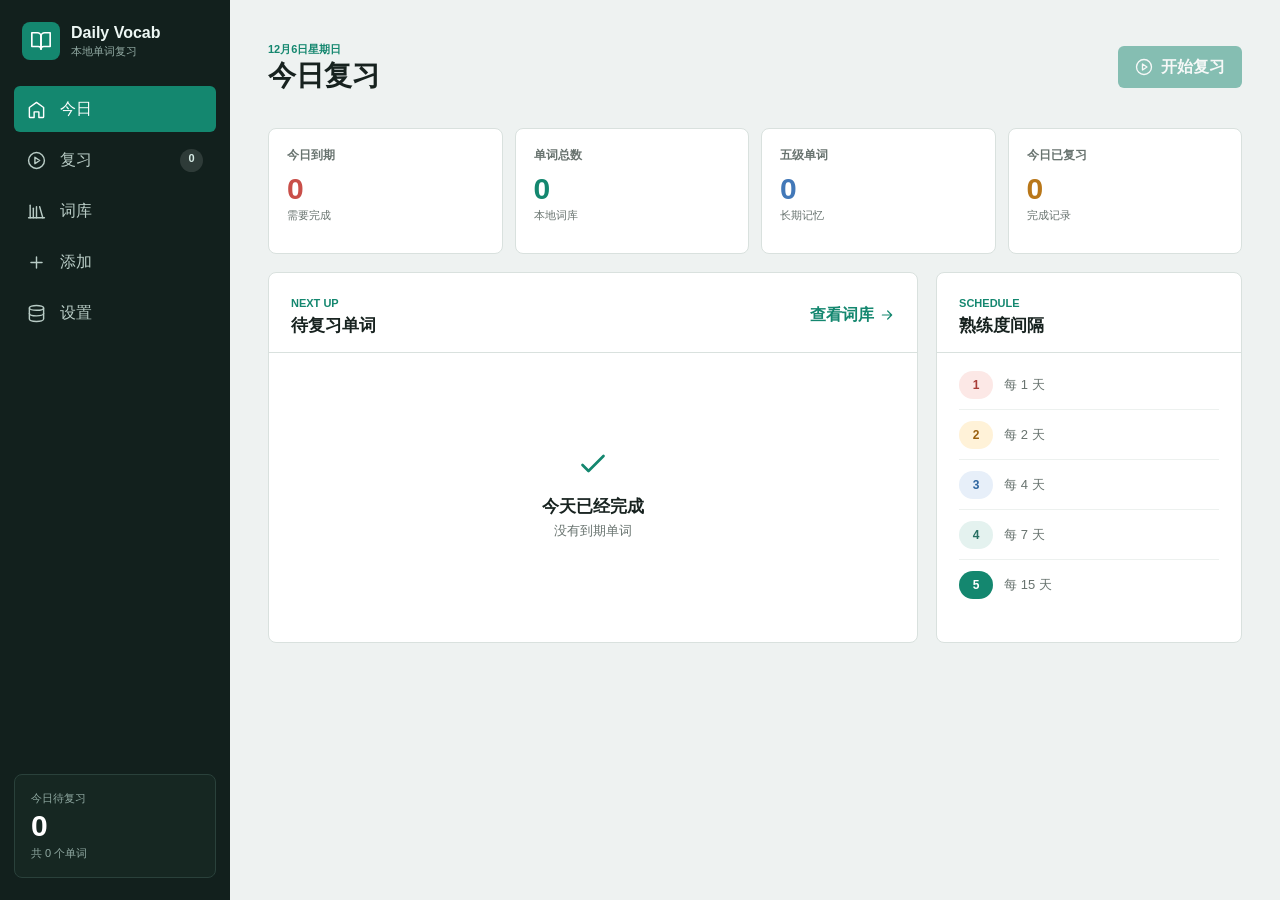
==== index.html @ 4b6d1a26 "init" ====
<!doctype html>
<html lang="zh-CN">
<head>
  <meta charset="utf-8">
  <meta name="viewport" content="width=device-width, initial-scale=1">
  <meta name="color-scheme" content="light">
  <title>Daily Vocab</title>
  <link rel="stylesheet" href="styles.css">
</head>
<body>
  <svg class="icon-sprite" aria-hidden="true">
    <symbol id="i-book" viewBox="0 0 24 24"><path d="M2 3h6a4 4 0 0 1 4 4v14a3 3 0 0 0-3-3H2z"/><path d="M22 3h-6a4 4 0 0 0-4 4v14a3 3 0 0 1 3-3h7z"/></symbol>
    <symbol id="i-home" viewBox="0 0 24 24"><path d="M3 9.5 12 3l9 6.5V21a1 1 0 0 1-1 1h-5v-7H9v7H4a1 1 0 0 1-1-1z"/></symbol>
    <symbol id="i-play" viewBox="0 0 24 24"><circle cx="12" cy="12" r="10"/><path d="m10 8 6 4-6 4z"/></symbol>
    <symbol id="i-library" viewBox="0 0 24 24"><path d="m16 6 4 14"/><path d="M12 6v14"/><path d="M8 8v12"/><path d="M4 4v16"/><path d="M2 20h20"/></symbol>
    <symbol id="i-plus" viewBox="0 0 24 24"><path d="M12 5v14M5 12h14"/></symbol>
    <symbol id="i-data" viewBox="0 0 24 24"><ellipse cx="12" cy="5" rx="9" ry="3"/><path d="M3 5v14c0 1.7 4 3 9 3s9-1.3 9-3V5"/><path d="M3 12c0 1.7 4 3 9 3s9-1.3 9-3"/></symbol>
    <symbol id="i-search" viewBox="0 0 24 24"><circle cx="11" cy="11" r="8"/><path d="m21 21-4.3-4.3"/></symbol>
    <symbol id="i-edit" viewBox="0 0 24 24"><path d="M12 20h9"/><path d="M16.5 3.5a2.1 2.1 0 0 1 3 3L8 18l-4 1 1-4z"/></symbol>
    <symbol id="i-trash" viewBox="0 0 24 24"><path d="M3 6h18M8 6V4h8v2M19 6l-1 15H6L5 6M10 11v6M14 11v6"/></symbol>
    <symbol id="i-download" viewBox="0 0 24 24"><path d="M12 3v12m0 0 4-4m-4 4-4-4M5 21h14"/></symbol>
    <symbol id="i-upload" viewBox="0 0 24 24"><path d="M12 15V3m0 0 4 4m-4-4L8 7M5 21h14"/></symbol>
    <symbol id="i-check" viewBox="0 0 24 24"><path d="m5 12 4 4L19 6"/></symbol>
    <symbol id="i-arrow" viewBox="0 0 24 24"><path d="M5 12h14m-6-6 6 6-6 6"/></symbol>
    <symbol id="i-x" viewBox="0 0 24 24"><path d="M18 6 6 18M6 6l12 12"/></symbol>
  </svg>

  <div class="app-shell">
    <aside class="sidebar">
      <div class="brand">
        <span class="brand-mark"><svg><use href="#i-book"></use></svg></span>
        <span><strong>Daily Vocab</strong><small>本地单词复习</small></span>
      </div>

      <nav class="nav" aria-label="主导航">
        <button class="nav-item is-active" data-view="dashboard"><svg><use href="#i-home"></use></svg><span>今日</span></button>
        <button class="nav-item" data-view="review"><svg><use href="#i-play"></use></svg><span>复习</span><b id="nav-due-count">0</b></button>
        <button class="nav-item" data-view="library"><svg><use href="#i-library"></use></svg><span>词库</span></button>
        <button class="nav-item" data-view="editor"><svg><use href="#i-plus"></use></svg><span>添加</span></button>
        <button class="nav-item" data-view="data"><svg><use href="#i-data"></use></svg><span>设置</span></button>
      </nav>

      <div class="sidebar-status">
        <span>今日待复习</span>
        <strong id="side-due-count">0</strong>
        <small id="side-total-count">共 0 个单词</small>
      </div>
    </aside>

    <main class="main">
      <section class="view is-active" id="view-dashboard">
        <header class="page-header">
          <div><p class="eyebrow" id="today-label"></p><h1>今日复习</h1></div>
          <button class="button button-primary" id="start-review-btn"><svg><use href="#i-play"></use></svg>开始复习</button>
        </header>

        <div class="stats-grid">
          <article class="stat"><span>今日到期</span><strong id="stat-due">0</strong><small>需要完成</small></article>
          <article class="stat"><span>单词总数</span><strong id="stat-total">0</strong><small>本地词库</small></article>
          <article class="stat"><span>五级单词</span><strong id="stat-mastered">0</strong><small>长期记忆</small></article>
          <article class="stat"><span>今日已复习</span><strong id="stat-reviewed">0</strong><small>完成记录</small></article>
        </div>

        <div class="dashboard-grid">
          <section class="focus-panel" id="focus-panel">
            <div class="panel-heading"><div><span class="section-label">NEXT UP</span><h2>待复习单词</h2></div><button class="text-button" data-view-target="library">查看词库<svg><use href="#i-arrow"></use></svg></button></div>
            <div id="due-preview" class="due-preview"></div>
          </section>

          <section class="schedule-panel">
            <div class="panel-heading"><div><span class="section-label">SCHEDULE</span><h2>熟练度间隔</h2></div></div>
            <div class="level-schedule">
              <div><b class="level-dot level-1">1</b><span id="schedule-level-1">每 1 天</span></div>
              <div><b class="level-dot level-2">2</b><span id="schedule-level-2">每 2 天</span></div>
              <div><b class="level-dot level-3">3</b><span id="schedule-level-3">每 4 天</span></div>
              <div><b class="level-dot level-4">4</b><span id="schedule-level-4">每 7 天</span></div>
              <div><b class="level-dot level-5">5</b><span id="schedule-level-5">每 15 天</span></div>
            </div>
          </section>
        </div>
      </section>

      <section class="view" id="view-review">
        <header class="page-header compact">
          <div><p class="eyebrow">CHINESE TO ENGLISH</p><h1>拼写复习</h1></div>
          <div class="progress-copy"><strong id="review-progress-text">0 / 0</strong><span>今日进度</span></div>
        </header>
        <div class="progress-track"><span id="review-progress-bar"></span></div>
        <div id="review-stage" class="review-stage"></div>
      </section>

      <section class="view" id="view-library">
        <header class="page-header">
          <div><p class="eyebrow">VOCABULARY</p><h1>我的词库</h1></div>
          <button class="button button-primary" data-view-target="editor"><svg><use href="#i-plus"></use></svg>添加单词</button>
        </header>
        <div class="library-toolbar">
          <label class="search-box"><svg><use href="#i-search"></use></svg><input id="search-input" type="search" placeholder="搜索英文或中文"></label>
          <label class="select-box"><span>熟练度</span><select id="level-filter"><option value="all">全部</option><option value="1">1 级</option><option value="2">2 级</option><option value="3">3 级</option><option value="4">4 级</option><option value="5">5 级</option></select></label>
          <label class="select-box"><span>标签</span><select id="tag-filter"><option value="all">全部</option></select></label>
        </div>
        <div class="table-wrap">
          <table>
            <thead><tr><th>英文</th><th>中文</th><th>标签</th><th>熟练度</th><th>下次复习</th><th>正确率</th><th class="actions-col">操作</th></tr></thead>
            <tbody id="word-table-body"></tbody>
          </table>
          <div class="empty-state is-hidden" id="library-empty"><svg><use href="#i-library"></use></svg><h2>词库还是空的</h2><button class="button button-primary" data-view-target="editor">添加第一个单词</button></div>
        </div>
      </section>

      <section class="view" id="view-editor">
        <header class="page-header"><div><p class="eyebrow">WORD DETAILS</p><h1 id="editor-title">添加单词</h1></div></header>
        <form id="word-form" class="word-form">
          <input type="hidden" id="word-id">
          <label class="field"><span>英文</span><input id="english-input" type="text" autocomplete="off" spellcheck="false" placeholder="例如 resilient" required></label>
          <label class="field"><span>中文</span><input id="chinese-input" type="text" autocomplete="off" placeholder="例如 有韧性的" required></label>
          <label class="field"><span>可接受拼写</span><input id="aliases-input" type="text" autocomplete="off" spellcheck="false" placeholder="多个答案用逗号分隔，例如 colour，colors"></label>
          <label class="field"><span>标签</span><input id="tags-input" type="text" autocomplete="off" placeholder="例如 阅读，工作，雅思"></label>
          <fieldset class="level-field">
            <legend>当前熟练度</legend>
            <div class="level-options" id="editor-level-options">
              <label><input type="radio" name="editor-level" value="1" checked><span><b>1</b>陌生</span></label>
              <label><input type="radio" name="editor-level" value="2"><span><b>2</b>眼熟</span></label>
              <label><input type="radio" name="editor-level" value="3"><span><b>3</b>一般</span></label>
              <label><input type="radio" name="editor-level" value="4"><span><b>4</b>熟悉</span></label>
              <label><input type="radio" name="editor-level" value="5"><span><b>5</b>掌握</span></label>
            </div>
          </fieldset>
          <div class="form-actions"><button type="button" class="button button-secondary" id="cancel-edit-btn">取消</button><button type="submit" class="button button-primary"><svg><use href="#i-check"></use></svg>保存单词</button></div>
        </form>
      </section>

      <section class="view" id="view-data">
        <header class="page-header"><div><p class="eyebrow">PERSONAL RULES</p><h1>个性化与数据</h1></div></header>
        <form class="preferences-form" id="preferences-form">
          <div class="settings-heading"><div><span class="section-label">REVIEW SETTINGS</span><h2>复习规则</h2></div><button class="button button-primary" type="submit"><svg><use href="#i-check"></use></svg>保存设置</button></div>
          <div class="settings-grid">
            <label class="setting-field"><span>每日复习上限</span><input id="daily-limit-input" type="number" min="1" max="500" value="30"><small>超过上限的词保留到下一轮</small></label>
            <label class="setting-field"><span>拼写判定</span><select id="answer-mode-select"><option value="strict">严格：忽略大小写</option><option value="forgiving">宽松：再忽略空格和标点</option></select><small>可接受拼写仍可为单词单独设置</small></label>
          </div>
          <fieldset class="interval-settings">
            <legend>五级复习间隔（天）</legend>
            <div>
              <label><b class="level-dot level-1">1</b><input id="interval-1-input" type="number" min="1" max="3650" value="1"></label>
              <label><b class="level-dot level-2">2</b><input id="interval-2-input" type="number" min="1" max="3650" value="2"></label>
              <label><b class="level-dot level-3">3</b><input id="interval-3-input" type="number" min="1" max="3650" value="4"></label>
              <label><b class="level-dot level-4">4</b><input id="interval-4-input" type="number" min="1" max="3650" value="7"></label>
              <label><b class="level-dot level-5">5</b><input id="interval-5-input" type="number" min="1" max="3650" value="15"></label>
            </div>
          </fieldset>
          <div class="toggle-settings">
            <label><input id="retry-wrong-input" type="checkbox" checked><span><strong>错词次日重现</strong><small>拼错后无论选择几级，明天再出现一次</small></span></label>
            <label><input id="mistake-first-input" type="checkbox" checked><span><strong>易错词优先</strong><small>同一天到期时，优先复习错误次数更多的词</small></span></label>
          </div>
        </form>
        <div class="data-actions">
          <article><svg><use href="#i-download"></use></svg><div><h2>导出备份</h2><p>保存单词、熟练度和复习日期。</p></div><button class="button button-secondary" id="export-btn">导出 JSON</button></article>
          <article><svg><use href="#i-upload"></use></svg><div><h2>导入备份</h2><p>导入会合并同名英文单词。</p></div><label class="button button-secondary file-button">选择文件<input id="import-input" type="file" accept="application/json,.json"></label></article>
          <article class="danger-row"><svg><use href="#i-trash"></use></svg><div><h2>清空词库</h2><p>该操作无法撤销，请先导出备份。</p></div><button class="button button-danger" id="reset-btn">清空全部</button></article>
        </div>
      </section>
    </main>
  </div>

  <div class="toast" id="toast" role="status" aria-live="polite"></div>
  <script src="app.js"></script>
</body>
</html>
---- styles.css ----
:root {
  --bg: #eef2f1;
  --surface: #ffffff;
  --surface-soft: #f6f8f7;
  --ink: #17221f;
  --muted: #68736f;
  --line: #d9e1de;
  --sidebar: #12201d;
  --sidebar-soft: #1d302b;
  --green: #14876f;
  --green-dark: #0e6957;
  --green-soft: #e3f3ee;
  --blue: #4278b8;
  --blue-soft: #e7eff9;
  --amber: #b97719;
  --amber-soft: #fff2d8;
  --red: #c94f49;
  --red-soft: #fce8e6;
  --shadow: 0 12px 32px rgba(25, 49, 42, 0.08);
  font-family: Inter, "Segoe UI", "Microsoft YaHei UI", sans-serif;
  color: var(--ink);
  background: var(--bg);
}

* { box-sizing: border-box; }
html, body { margin: 0; min-height: 100%; }
body { min-width: 320px; background: var(--bg); }
button, input, select { font: inherit; letter-spacing: 0; }
button { cursor: pointer; }
.icon-sprite { position: absolute; width: 0; height: 0; overflow: hidden; }
svg { width: 20px; height: 20px; fill: none; stroke: currentColor; stroke-width: 1.8; stroke-linecap: round; stroke-linejoin: round; }

.app-shell { display: grid; grid-template-columns: 230px minmax(0, 1fr); min-height: 100vh; }
.sidebar { position: sticky; top: 0; height: 100vh; padding: 22px 14px; color: #edf7f4; background: var(--sidebar); display: flex; flex-direction: column; }
.brand { display: flex; align-items: center; gap: 11px; padding: 0 8px 26px; }
.brand-mark { display: grid; place-items: center; width: 38px; height: 38px; color: #fff; background: var(--green); border-radius: 8px; }
.brand-mark svg { width: 22px; height: 22px; }
.brand strong, .brand small { display: block; }
.brand strong { font-size: 16px; }
.brand small { margin-top: 2px; color: #92aaa3; font-size: 11px; }
.nav { display: grid; gap: 5px; }
.nav-item { display: grid; grid-template-columns: 22px 1fr auto; align-items: center; gap: 11px; width: 100%; min-height: 46px; padding: 0 13px; border: 0; border-radius: 6px; color: #b9ccc6; background: transparent; text-align: left; }
.nav-item:hover { color: #fff; background: var(--sidebar-soft); }
.nav-item.is-active { color: #fff; background: var(--green); }
.nav-item svg { width: 19px; height: 19px; }
.nav-item b { min-width: 23px; height: 23px; padding: 3px 6px; border-radius: 12px; color: #d6ebe5; background: rgba(255, 255, 255, 0.12); text-align: center; font-size: 11px; }
.sidebar-status { margin-top: auto; padding: 16px; border: 1px solid #2a413b; border-radius: 8px; background: #162722; }
.sidebar-status span, .sidebar-status small { display: block; color: #8fa8a1; font-size: 11px; }
.sidebar-status strong { display: block; margin: 3px 0; color: #fff; font-size: 30px; }

.main { min-width: 0; padding: 30px 38px 44px; }
.view { display: none; width: min(1180px, 100%); margin: 0 auto; }
.view.is-active { display: block; }
.page-header { display: flex; align-items: center; justify-content: space-between; min-height: 74px; margin-bottom: 24px; gap: 18px; }
.page-header.compact { margin-bottom: 14px; }
.page-header h1 { margin: 2px 0 0; font-size: 28px; line-height: 1.2; letter-spacing: 0; }
.eyebrow, .section-label { margin: 0; color: var(--green); font-size: 11px; font-weight: 800; letter-spacing: 0; }
.button { display: inline-flex; align-items: center; justify-content: center; gap: 8px; min-height: 42px; padding: 0 16px; border: 1px solid transparent; border-radius: 6px; font-weight: 700; white-space: nowrap; }
.button svg { width: 18px; height: 18px; }
.button-primary { color: #fff; background: var(--green); }
.button-primary:hover { background: var(--green-dark); }
.button:disabled, .button.is-disabled { cursor: not-allowed; opacity: 0.48; }
.button-secondary { color: var(--ink); border-color: var(--line); background: #fff; }
.button-secondary:hover { border-color: #b9c8c3; background: var(--surface-soft); }
.button-danger { color: #fff; background: var(--red); }
.button-danger:hover { background: #a9403b; }
.text-button { display: inline-flex; align-items: center; gap: 5px; padding: 6px 0; border: 0; color: var(--green); background: transparent; font-weight: 700; }
.text-button svg { width: 16px; height: 16px; }

.stats-grid { display: grid; grid-template-columns: repeat(4, minmax(0, 1fr)); gap: 12px; margin-bottom: 18px; }
.stat { min-height: 126px; padding: 18px; border: 1px solid var(--line); border-radius: 8px; background: var(--surface); }
.stat span, .stat small { display: block; color: var(--muted); }
.stat span { font-size: 12px; font-weight: 700; }
.stat strong { display: block; margin: 8px 0 2px; font-size: 30px; }
.stat small { font-size: 11px; }
.stat:nth-child(1) strong { color: var(--red); }
.stat:nth-child(2) strong { color: var(--green); }
.stat:nth-child(3) strong { color: var(--blue); }
.stat:nth-child(4) strong { color: var(--amber); }

.dashboard-grid { display: grid; grid-template-columns: minmax(0, 1.7fr) minmax(280px, 0.8fr); gap: 18px; }
.focus-panel, .schedule-panel { border: 1px solid var(--line); border-radius: 8px; background: var(--surface); }
.panel-heading { display: flex; align-items: center; justify-content: space-between; gap: 12px; padding: 20px 22px 15px; border-bottom: 1px solid var(--line); }
.panel-heading h2 { margin: 3px 0 0; font-size: 17px; }
.due-preview { min-height: 280px; padding: 5px 22px 14px; }
.due-row { display: grid; grid-template-columns: minmax(120px, 1fr) minmax(160px, 1.4fr) auto; align-items: center; gap: 16px; min-height: 62px; border-bottom: 1px solid #edf1ef; }
.due-row:last-child { border-bottom: 0; }
.due-row strong { overflow-wrap: anywhere; }
.due-row span { color: var(--muted); overflow-wrap: anywhere; }
.due-row .level-badge { justify-self: end; }
.no-due { display: grid; place-items: center; min-height: 270px; color: var(--muted); text-align: center; }
.no-due svg { width: 36px; height: 36px; margin-bottom: 8px; color: var(--green); }
.no-due h3 { margin: 0 0 4px; color: var(--ink); font-size: 17px; }
.no-due p { margin: 0; font-size: 13px; }
.level-schedule { display: grid; gap: 0; padding: 7px 22px 16px; }
.level-schedule > div { display: grid; grid-template-columns: 34px 1fr; align-items: center; gap: 11px; min-height: 50px; border-bottom: 1px solid #edf1ef; color: var(--muted); font-size: 13px; }
.level-schedule > div:last-child { border-bottom: 0; }
.level-dot, .level-badge { display: inline-grid; place-items: center; min-width: 28px; height: 28px; padding: 0 8px; border-radius: 14px; font-size: 12px; }
.level-1 { color: #a83c37; background: var(--red-soft); }
.level-2 { color: #995f0d; background: var(--amber-soft); }
.level-3 { color: #2e659f; background: var(--blue-soft); }
.level-4 { color: #276f62; background: #e4f2ef; }
.level-5 { color: #fff; background: var(--green); }

.progress-copy { display: grid; text-align: right; }
.progress-copy strong { font-size: 18px; }
.progress-copy span { color: var(--muted); font-size: 11px; }
.progress-track { height: 5px; margin-bottom: 24px; overflow: hidden; border-radius: 3px; background: #d9e2df; }
.progress-track span { display: block; width: 0; height: 100%; background: var(--green); transition: width 220ms ease; }
.review-stage { min-height: 520px; }
.review-card { width: min(700px, 100%); margin: 0 auto; padding: 36px 44px; border: 1px solid var(--line); border-radius: 8px; background: var(--surface); box-shadow: var(--shadow); }
.review-card .prompt-label { margin: 0 0 16px; color: var(--muted); font-size: 12px; font-weight: 700; text-align: center; }
.chinese-prompt { min-height: 70px; margin: 0 0 28px; font-size: 30px; line-height: 1.45; text-align: center; overflow-wrap: anywhere; }
.review-tags { display: flex; justify-content: center; flex-wrap: wrap; gap: 6px; margin: -17px 0 22px; }
.review-tags span, .tag-list span { padding: 3px 8px; border-radius: 12px; color: var(--green-dark); background: var(--green-soft); font-size: 10px; }
.answer-row { display: grid; grid-template-columns: 1fr auto; gap: 10px; }
.answer-row input { width: 100%; min-width: 0; height: 50px; padding: 0 15px; border: 1px solid #bfcac6; border-radius: 6px; color: var(--ink); background: #fff; font-size: 18px; outline: 0; }
.answer-row input:focus { border-color: var(--green); box-shadow: 0 0 0 3px rgba(20, 135, 111, 0.12); }
.answer-row input.is-correct { border-color: var(--green); background: #f2faf7; }
.answer-row input.is-wrong { border-color: var(--red); background: #fff7f6; }
.feedback { margin-top: 22px; padding: 18px; border-radius: 6px; }
.feedback.correct { color: var(--green-dark); background: var(--green-soft); }
.feedback.wrong { color: #9b3b36; background: var(--red-soft); }
.feedback strong { display: block; font-size: 15px; }
.feedback p { margin: 5px 0 0; color: var(--ink); font-size: 20px; font-weight: 800; overflow-wrap: anywhere; }
.feedback > small { display: block; margin-top: 5px; color: var(--muted); }
.level-update { margin-top: 26px; }
.level-update > span { display: block; margin-bottom: 11px; color: var(--muted); font-size: 12px; font-weight: 700; text-align: center; }
.review-levels { display: grid; grid-template-columns: repeat(5, 1fr); gap: 8px; }
.review-levels button { min-height: 58px; border: 1px solid var(--line); border-radius: 6px; color: var(--ink); background: #fff; }
.review-levels button:hover, .review-levels button:focus-visible { border-color: var(--green); background: var(--green-soft); }
.review-levels b, .review-levels small { display: block; }
.review-levels b { font-size: 17px; }
.review-levels small { margin-top: 2px; color: var(--muted); font-size: 10px; }
.review-complete { display: grid; place-items: center; width: min(620px, 100%); min-height: 390px; margin: 0 auto; padding: 40px; border: 1px solid var(--line); border-radius: 8px; background: var(--surface); text-align: center; }
.complete-mark { display: grid; place-items: center; width: 64px; height: 64px; border-radius: 50%; color: #fff; background: var(--green); }
.complete-mark svg { width: 32px; height: 32px; }
.review-complete h2 { margin: 18px 0 6px; }
.review-complete p { margin: 0 0 22px; color: var(--muted); }

.library-toolbar { display: flex; align-items: center; gap: 12px; margin-bottom: 12px; }
.search-box { display: grid; grid-template-columns: 20px 1fr; align-items: center; gap: 9px; width: min(440px, 100%); height: 44px; padding: 0 13px; border: 1px solid var(--line); border-radius: 6px; background: var(--surface); }
.search-box svg { color: var(--muted); }
.search-box input { width: 100%; min-width: 0; border: 0; outline: 0; color: var(--ink); background: transparent; }
.select-box { display: flex; align-items: center; gap: 8px; min-height: 44px; padding: 0 12px; border: 1px solid var(--line); border-radius: 6px; background: #fff; color: var(--muted); font-size: 12px; }
.select-box select { border: 0; color: var(--ink); background: #fff; outline: 0; }
.table-wrap { position: relative; min-height: 390px; overflow-x: auto; border: 1px solid var(--line); border-radius: 8px; background: var(--surface); }
table { width: 100%; border-collapse: collapse; table-layout: fixed; }
th, td { padding: 14px 16px; border-bottom: 1px solid #e9eeec; text-align: left; vertical-align: middle; overflow-wrap: anywhere; }
th { color: var(--muted); background: #f4f7f6; font-size: 11px; }
td { font-size: 13px; }
th:nth-child(1) { width: 17%; } th:nth-child(2) { width: 22%; } th:nth-child(3) { width: 15%; } th:nth-child(4) { width: 10%; } th:nth-child(5) { width: 14%; } th:nth-child(6) { width: 9%; }
.actions-col { width: 96px; text-align: right; }
td.actions { text-align: right; white-space: nowrap; }
.sub-copy { display: block; margin-top: 3px; color: var(--muted); font-weight: 400; }
.tag-list { display: flex; flex-wrap: wrap; gap: 4px; }
.icon-button { display: inline-grid; place-items: center; width: 34px; height: 34px; margin-left: 4px; border: 0; border-radius: 5px; color: var(--muted); background: transparent; }
.icon-button:hover { color: var(--ink); background: #edf2f0; }
.icon-button.danger:hover { color: var(--red); background: var(--red-soft); }
.icon-button svg { width: 17px; height: 17px; }
.empty-state { position: absolute; inset: 0; display: grid; place-items: center; align-content: center; gap: 10px; background: var(--surface); text-align: center; }
.empty-state svg { width: 40px; height: 40px; color: var(--green); }
.empty-state h2 { margin: 0 0 6px; font-size: 18px; }
.is-hidden { display: none !important; }

.word-form { width: min(780px, 100%); padding: 28px; border: 1px solid var(--line); border-radius: 8px; background: var(--surface); }
.field { display: grid; gap: 8px; margin-bottom: 22px; }
.field span, .level-field legend { color: var(--muted); font-size: 12px; font-weight: 800; }
.field input { width: 100%; height: 48px; padding: 0 14px; border: 1px solid #c9d3d0; border-radius: 6px; color: var(--ink); background: #fff; outline: 0; }
.field input:focus { border-color: var(--green); box-shadow: 0 0 0 3px rgba(20, 135, 111, 0.1); }
.level-field { margin: 0; padding: 0; border: 0; }
.level-field legend { margin-bottom: 10px; }
.level-options { display: grid; grid-template-columns: repeat(5, 1fr); gap: 9px; }
.level-options input { position: absolute; opacity: 0; pointer-events: none; }
.level-options span { display: grid; place-items: center; min-height: 64px; border: 1px solid var(--line); border-radius: 6px; color: var(--muted); background: #fff; cursor: pointer; }
.level-options b { color: var(--ink); font-size: 18px; }
.level-options input:checked + span { border-color: var(--green); color: var(--green-dark); background: var(--green-soft); box-shadow: inset 0 0 0 1px var(--green); }
.form-actions { display: flex; justify-content: flex-end; gap: 10px; margin-top: 28px; }

.preferences-form { width: min(920px, 100%); margin-bottom: 18px; padding: 24px; border: 1px solid var(--line); border-radius: 8px; background: var(--surface); }
.settings-heading { display: flex; align-items: center; justify-content: space-between; gap: 14px; margin-bottom: 22px; }
.settings-heading h2 { margin: 3px 0 0; font-size: 18px; }
.settings-grid { display: grid; grid-template-columns: repeat(2, minmax(0, 1fr)); gap: 14px; }
.setting-field { display: grid; gap: 7px; }
.setting-field > span, .interval-settings legend { color: var(--muted); font-size: 12px; font-weight: 800; }
.setting-field input, .setting-field select, .interval-settings input { width: 100%; height: 44px; padding: 0 12px; border: 1px solid #c9d3d0; border-radius: 6px; color: var(--ink); background: #fff; outline: 0; }
.setting-field input:focus, .setting-field select:focus, .interval-settings input:focus { border-color: var(--green); box-shadow: 0 0 0 3px rgba(20, 135, 111, 0.1); }
.setting-field small { color: var(--muted); font-size: 10px; }
.interval-settings { margin: 24px 0 0; padding: 0; border: 0; }
.interval-settings legend { margin-bottom: 10px; }
.interval-settings > div { display: grid; grid-template-columns: repeat(5, minmax(72px, 1fr)); gap: 9px; }
.interval-settings label { display: grid; grid-template-columns: 32px 1fr; align-items: center; gap: 7px; }
.interval-settings input { min-width: 0; }
.toggle-settings { display: grid; grid-template-columns: repeat(2, minmax(0, 1fr)); gap: 12px; margin-top: 22px; }
.toggle-settings > label { display: grid; grid-template-columns: 18px 1fr; align-items: start; gap: 10px; padding: 14px; border: 1px solid var(--line); border-radius: 6px; cursor: pointer; }
.toggle-settings input { width: 16px; height: 16px; margin: 2px 0 0; accent-color: var(--green); }
.toggle-settings strong, .toggle-settings small { display: block; }
.toggle-settings strong { font-size: 13px; }
.toggle-settings small { margin-top: 3px; color: var(--muted); font-size: 10px; line-height: 1.5; }

.data-actions { display: grid; gap: 12px; width: min(860px, 100%); }
.data-actions article { display: grid; grid-template-columns: 42px 1fr auto; align-items: center; gap: 16px; min-height: 110px; padding: 20px; border: 1px solid var(--line); border-radius: 8px; background: var(--surface); }
.data-actions article > svg { width: 28px; height: 28px; color: var(--green); }
.data-actions h2 { margin: 0 0 5px; font-size: 16px; }
.data-actions p { margin: 0; color: var(--muted); font-size: 12px; }
.data-actions .danger-row > svg { color: var(--red); }
.file-button input { position: absolute; width: 1px; height: 1px; opacity: 0; }
.toast { position: fixed; right: 24px; bottom: 24px; z-index: 20; max-width: min(360px, calc(100vw - 48px)); padding: 12px 16px; border-radius: 6px; color: #fff; background: #172a25; box-shadow: var(--shadow); opacity: 0; transform: translateY(12px); pointer-events: none; transition: 180ms ease; }
.toast.is-visible { opacity: 1; transform: translateY(0); }

@media (max-width: 980px) {
  .app-shell { grid-template-columns: 82px minmax(0, 1fr); }
  .sidebar { padding-inline: 10px; }
  .brand { justify-content: center; padding-inline: 0; }
  .brand > span:last-child, .nav-item span, .nav-item b, .sidebar-status { display: none; }
  .nav-item { grid-template-columns: 1fr; justify-items: center; padding: 0; }
  .main { padding: 26px 24px 36px; }
  .dashboard-grid { grid-template-columns: 1fr; }
  .schedule-panel { order: -1; }
  .level-schedule { grid-template-columns: repeat(5, 1fr); }
  .level-schedule > div { grid-template-columns: 1fr; justify-items: center; border-bottom: 0; text-align: center; }
}

@media (max-width: 700px) {
  .app-shell { display: block; padding-bottom: 70px; }
  .sidebar { position: fixed; inset: auto 0 0; z-index: 10; width: 100%; height: 66px; padding: 8px 10px; border-top: 1px solid #2b403a; }
  .brand, .sidebar-status { display: none; }
  .nav { grid-template-columns: repeat(5, 1fr); gap: 4px; }
  .nav-item { min-height: 50px; grid-template-columns: 1fr; gap: 0; }
  .nav-item span { display: block; font-size: 10px; }
  .nav-item svg { width: 18px; height: 18px; }
  .main { padding: 20px 14px 28px; }
  .page-header { align-items: flex-start; min-height: auto; margin-bottom: 18px; }
  .page-header h1 { font-size: 23px; }
  .stats-grid { grid-template-columns: repeat(2, minmax(0, 1fr)); }
  .stat { min-height: 104px; padding: 14px; }
  .stat strong { font-size: 25px; }
  .dashboard-grid { display: block; }
  .schedule-panel { margin-bottom: 14px; }
  .level-schedule { grid-template-columns: repeat(5, minmax(52px, 1fr)); overflow-x: auto; padding-inline: 10px; }
  .panel-heading { padding-inline: 16px; }
  .due-preview { padding-inline: 16px; }
  .due-row { grid-template-columns: 1fr auto; gap: 8px; padding: 10px 0; }
  .due-row span { grid-column: 1; }
  .due-row .level-badge { grid-column: 2; grid-row: 1 / span 2; }
  .review-card { padding: 28px 18px; }
  .chinese-prompt { font-size: 25px; }
  .answer-row { grid-template-columns: 1fr; }
  .review-levels { grid-template-columns: repeat(5, minmax(54px, 1fr)); overflow-x: auto; }
  .library-toolbar { align-items: stretch; flex-direction: column; }
  .search-box { width: 100%; }
  .table-wrap { min-height: 430px; }
  table { min-width: 940px; }
  .word-form { padding: 20px; }
  .level-options { grid-template-columns: repeat(5, minmax(58px, 1fr)); overflow-x: auto; }
  .settings-grid, .toggle-settings { grid-template-columns: 1fr; }
  .interval-settings > div { grid-template-columns: repeat(5, minmax(72px, 1fr)); overflow-x: auto; padding-bottom: 4px; }
  .settings-heading { align-items: flex-start; }
  .data-actions article { grid-template-columns: 36px 1fr; }
  .data-actions article .button { grid-column: 1 / -1; width: 100%; }
}
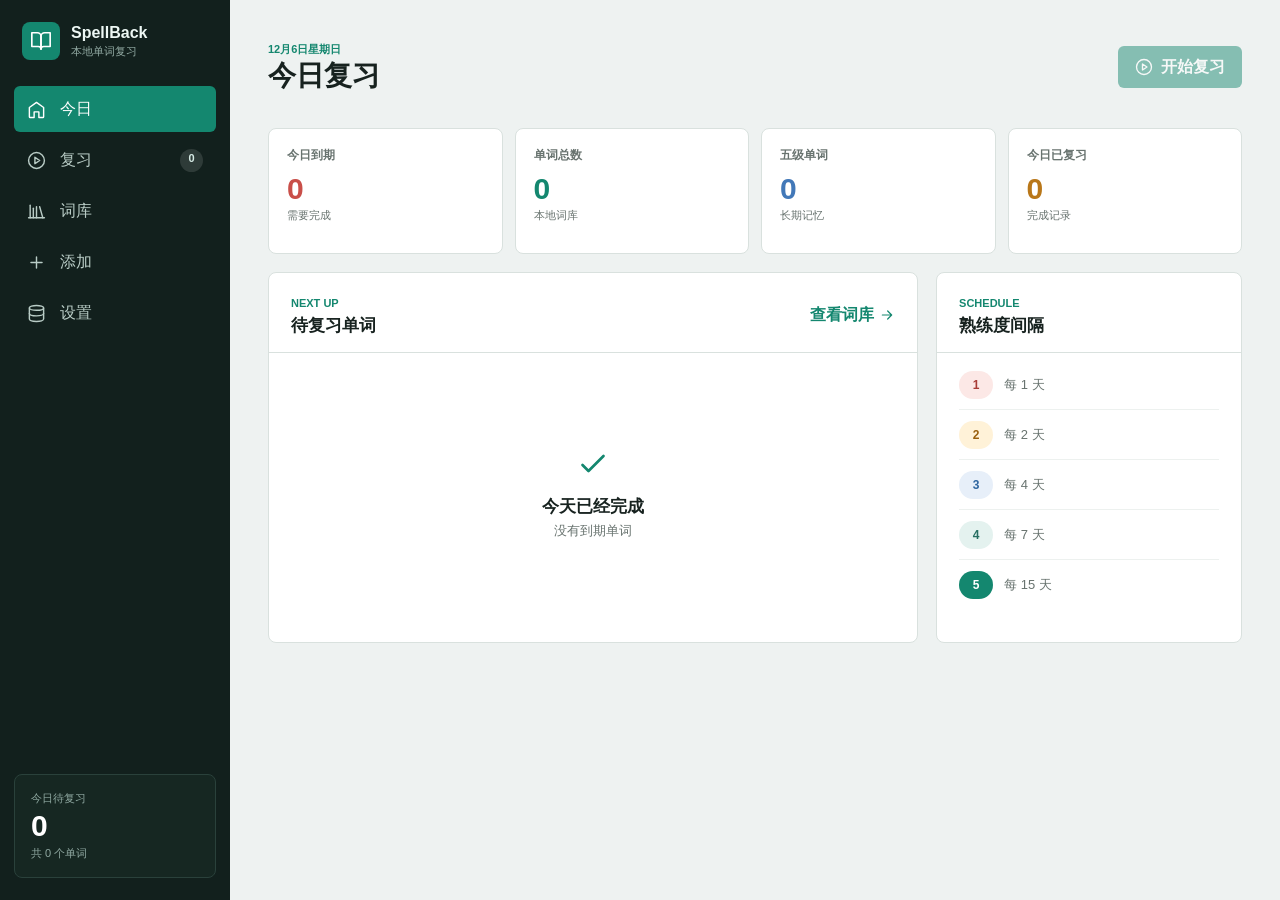
==== commit 6af1a670: "v2" ====
--- a/index.html
+++ b/index.html
@@ -4,7 +4,7 @@
   <meta charset="utf-8">
   <meta name="viewport" content="width=device-width, initial-scale=1">
   <meta name="color-scheme" content="light">
-  <title>Daily Vocab</title>
+  <title>SpellBack - 拼回单词</title>
   <link rel="stylesheet" href="styles.css">
 </head>
 <body>
@@ -29,7 +29,7 @@
     <aside class="sidebar">
       <div class="brand">
         <span class="brand-mark"><svg><use href="#i-book"></use></svg></span>
-        <span><strong>Daily Vocab</strong><small>本地单词复习</small></span>
+        <span><strong>SpellBack</strong><small>本地单词复习</small></span>
       </div>
 
       <nav class="nav" aria-label="主导航">
